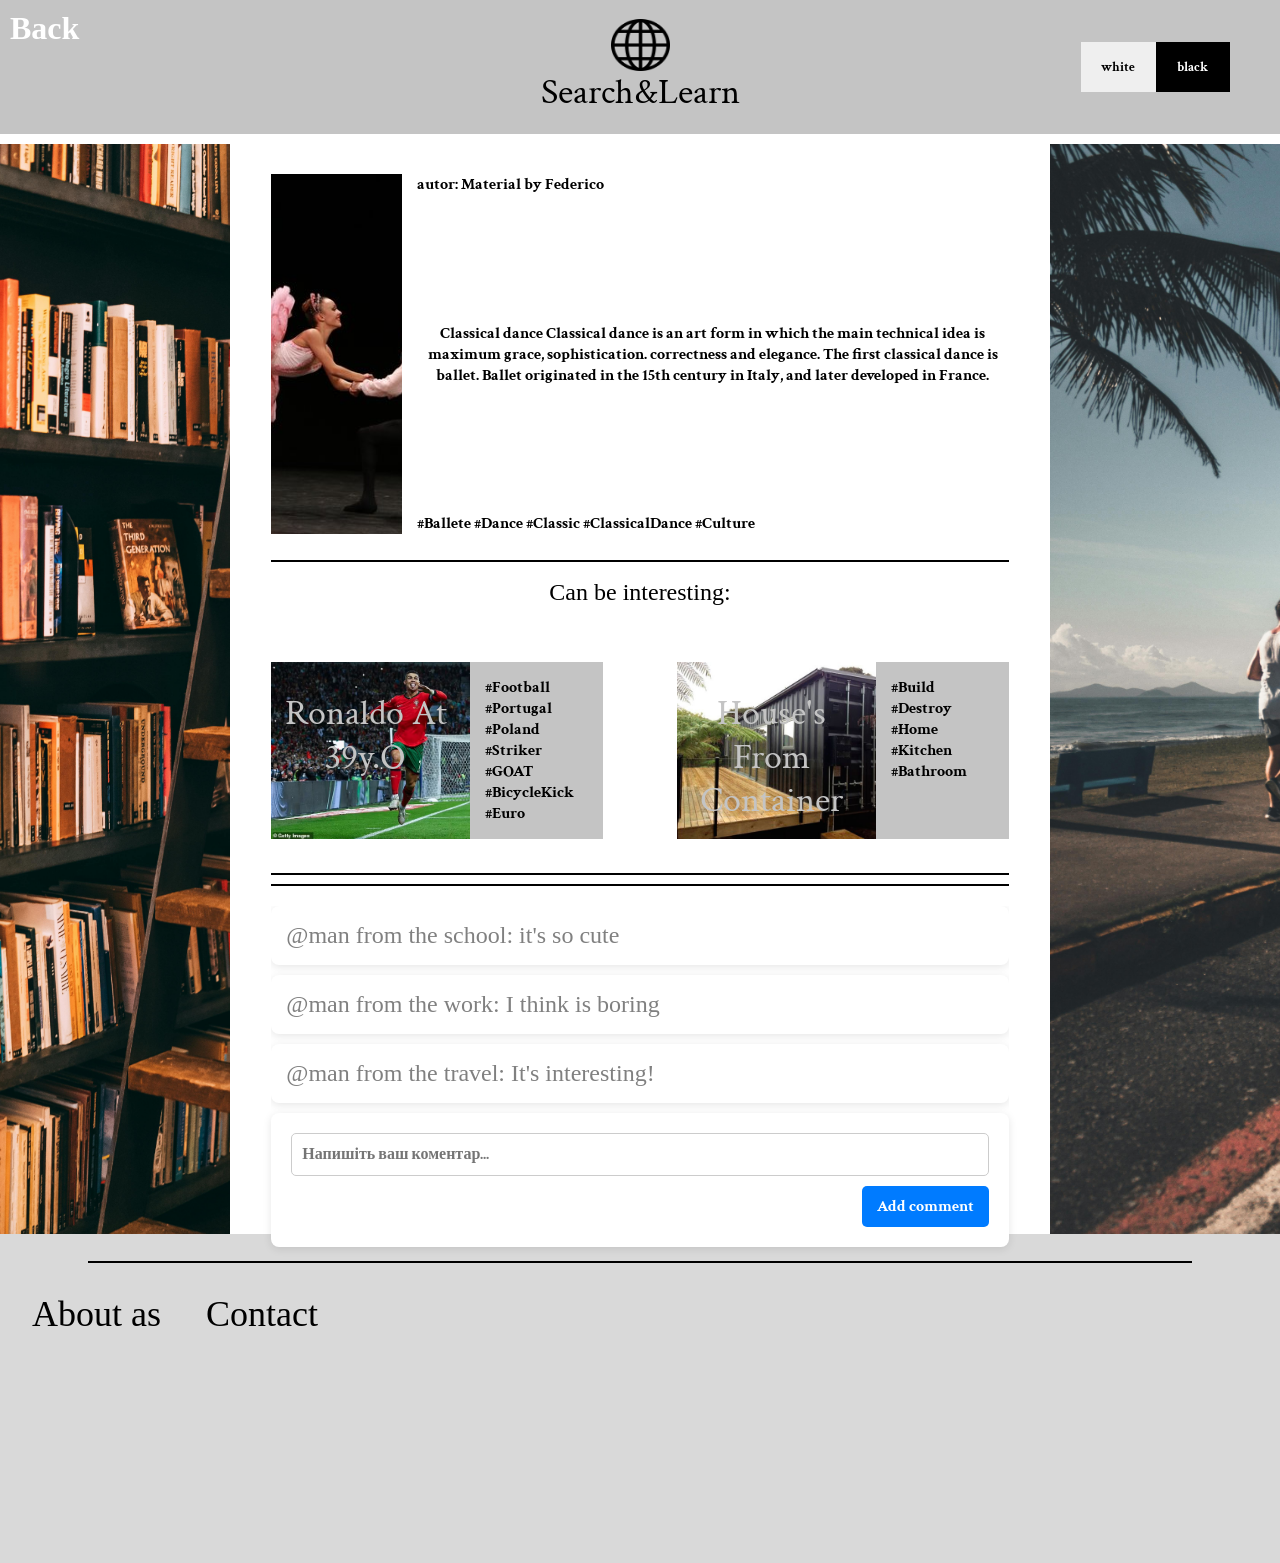
==== ballete.html @ afdb3a12 "new ballete block" ====
<!DOCTYPE html>
<html lang="en">
  <head>
    <meta charset="UTF-8" />
    <meta name="viewport" content="width=device-width, initial-scale=1.0" />
    <link rel="stylesheet" href="css/reset.css" />
    <link rel="stylesheet" href="css/state.css" />
    <link rel="preconnect" href="https://fonts.googleapis.com" />
    <link rel="preconnect" href="https://fonts.gstatic.com" crossorigin />
    <link
      href="https://fonts.googleapis.com/css2?family=Crimson+Text:ital,wght@0,400;0,600;0,700;1,400;1,600;1,700&display=swap"
      rel="stylesheet"
    />
    <title>Document</title>
  </head>
  <body>
    <div id="container">
      <img
        src="img/upward-arrow.png"
        alt=""
        class="arrow-up"
        onclick="window.scrollTo({ top: 0, behavior: 'smooth' })"
      />
      <header id="header" class="ballete-header">
        <a href="main.html" class="back-bnt">Back</a>
        <div id="title-wrap">
          <img src="img/world.png" alt="icon" id="icon" />
          <h1 id="title">Search&Learn</h1>
        </div>
        <div class="theme-wrap">
          <button type="button" class="button-theme white-Btn">white</button>
          <button type="button" class="button-theme black-Btn">black</button>
        </div>
      </header>
      <main id="main">
        <div id="left-side-img" class="ballete-left"></div>
        <div class="wrapper-all">
          <section class="face-side-state">
            <div class="wrap-image-of-state ballete-img"></div>
            <div class="right-side-face-state">
              <b class="autor-state">autor: Material by Federico</b>
              <div class="wrap-of-face-text">
                <span class="title-of-wrap-face">Classical dance</span>
                <span class="paraphraf-of-wrap-face">
                  Classical dance is an art form in which the main technical
                  idea is maximum grace, sophistication. correctness and
                  elegance. The first classical dance is ballet. Ballet
                  originated in the 15th century in Italy, and later developed
                  in France.
                </span>
              </div>
              <div class="h-block">
                <b class="h-element">#Ballete</b>
                <b class="h-element">#Dance</b>
                <b class="h-element">#Classic</b>
                <b class="h-element">#ClassicalDance</b>
                <b class="h-element">#Culture</b>
              </div>
            </div>
          </section>
          <section class="section-interesting">
            <span class="title-interest">Can be interesting:</span>
            <div class="interest-wrap">
              <div class="state-block">
                <div class="state-img first-img-of-state">
                  <a href="football.html" class="title-of-state"
                    >Ronaldo at 39y.o</a
                  >
                </div>
                <b class="bold-text"
                  >#Football #Portugal #Poland #Striker #GOAT #BicycleKick
                  #Euro</b
                >
              </div>
              <div class="state-block">
                <div class="state-img three-img-of-state">
                  <a href="build.html" class="title-of-state"
                    >House's from container</a
                  >
                </div>
                <b class="bold-text"
                  >#Build #Destroy #Home #Kitchen #Bathroom</b
                >
              </div>
            </div>
          </section>
          <section class="section-comunication">
            <ul class="comment-list">
              <li class="user-comment">
                <a href="" class="a-list"
                  >@man from the school: it's so cute</a
                >
              </li>
              <li class="user-comment">
                <a href="" class="a-list"
                  >@man from the work: I think is boring</a
                >
              </li>
              <li class="user-comment">
                <a href="" class="a-list">@man from the travel: It's interesting!</a>
              </li>
            </ul>
            <form class="comment-form">
              <label for="comment-id">
                <input
                  type="text"
                  class="comment-field"
                  placeholder="Напишіть ваш коментар..."
                  name="commentField"
                  required
                  id="comment-id"
                />
              </label>
              <button type="submit" class="submit-button">Add comment</button>
            </form>
          </section>
        </div>
        <div id="right-side-img" class="ballete-right"></div>
      </main>
      <footer id="footer">
        <label for="" class="line"></label>
        <ul class="list-ul">
          <li class="list-li">
            <a
              href="https://jonh2341.github.io/Project-portfolio/"
              class="list-text"
              >About as</a
            >
          </li>
          <li class="list-li">
            <a href="https://github.com/Jonh2341" class="list-text">Contact</a>
          </li>
        </ul>
      </footer>
    </div>
    <script src="index.js"></script>
  </body>
</html>
---- css/state.css ----
@media screen and (min-width: 1024px) {
  #container {
    width: 100%;
  }

  #header {
    width: 100%;
    height: 134px;
    display: flex;
    justify-content: center;
    align-items: center;
    background-color: #c4c4c4;
    margin-bottom: 10px;
    background-image: url("../img/football-header-img.jpg");
    background-size: cover;
    background-position: center;
  }

  .comment-form {
    display: flex;
    flex-direction: column;
    gap: 10px;
    background: #fff;
    padding: 20px;
    border-radius: 8px;
    box-shadow: 0 2px 8px rgba(0, 0, 0, 0.1);
  }
  .comment-field {
    width: 100%;
    padding: 10px;
    font-size: 16px;
    border: 1px solid #ccc;
    border-radius: 5px;
  }
  .comment-field:focus {
    outline: none;
    border-color: #007bff;
  }
  .submit-button {
    padding: 10px 15px;
    font-size: 16px;
    color: white;
    background-color: #007bff;
    border: none;
    border-radius: 5px;
    cursor: pointer;
    align-self: flex-end;
  }
  .submit-button:hover {
    background-color: #0056b3;
  }
  .comment-list {
    margin-top: 20px;
    height: 207px;
    overflow-y: scroll;
  }
  .user-comment {
    background: #fff;
    margin-bottom: 10px;
    padding: 15px;
    border-radius: 8px;
    box-shadow: 0 2px 8px rgba(0, 0, 0, 0.1);
    font-size: 16px;
    color: #333;
  }

  .ballete-img{
    background-image: url('../img/ballet.jpg')!important;
  }
  .ballete-left{
    background-image: url('../img/main-img-left-side.jpg')!important;
  }
  .ballete-right{
    background-image: url('../img/main-img-right-side.jpg')!important;
  }
  .ballete-header{
    background-image: none!important;
  }
  .stars {
    background-image: url("../img/space-header-img.jpg") !important;
  }
  .stars-l {
    background-image: url("../img/space-img-left-side.jpg") !important;
  }
  .stars-r {
    background-image: url("../img/space-img-right-side.jpg") !important;
  }
  .build-header {
    background-image: url("../img/build-header-img.jpg") !important;
  }
  .build-l {
    background-image: url("../img/build-img-left-side.jpg") !important;
  }
  .build-r {
    background-image: url("../img/build-img-right-side.jpg") !important;
  }
  .build-img {
    background-image: url("../img/build-state-face.jpg") !important;
  }
  .camp {
    background-image: url("../img/camping-img.jpg") !important;
  }
  .camp-header {
    background-image: url("../img/camping.jpg") !important;
  }
  .camping-l {
    background-image: url("../img/camping-l.jpg") !important;
  }
  .camping-r {
    background-image: url("../img/camping-r.jpg") !important;
  }

  #title-wrap {
    display: flex;
    flex-direction: column;
    align-items: center;
  }

  #icon {
    width: 59px;
    height: 52px;
  }

  #title {
    font-size: 36px;
    font-weight: 400;
    line-height: 43.57px;
    text-align: center;
    text-underline-position: from-font;
    text-decoration-skip-ink: none;
  }

  .theme-wrap {
    position: absolute;
    height: 50px;
    width: 149px;
    right: 50px;
    display: flex;
  }

  .button-theme {
    width: 50%;
    height: 100%;
    border: 0px;
    cursor: pointer;
  }

  .button-theme:last-child {
    background-color: black;
    color: white;
  }

  #main {
    width: 100%;
    height: 1090px;
    display: flex;
  }

  #left-side-img {
    width: 18%;
    background-image: url("../img/football-img-left-side.jpg");
    background-size: cover;
    background-repeat: no-repeat;
    background-position: center;
  }

  #main-title {
    font-size: 36px;
    font-weight: 400;
    line-height: 43.57px;
    text-align: center;
    text-underline-position: from-font;
    text-decoration-skip-ink: none;
    cursor: pointer;
  }

  .title-of-state {
    position: absolute;
    right: 10px;
    top: 30px;
    font-size: 36px;
    font-weight: 400;
    line-height: 43.57px;
    text-align: center;
    text-underline-position: from-font;
    text-decoration-skip-ink: none;
    color: #c4c4c4;
    cursor: pointer;
    text-transform: capitalize;
  }

  .bold-text {
    margin: 15px;
    flex-wrap: wrap;
  }

  .state-img {
    position: relative;
    min-width: 60%;
    background-repeat: no-repeat;
    background-size: cover;
  }

  .first-img-of-state {
    background-image: url("../img/football-state-face.avif");
  }
  .second-img-of-state {
    background-image: url("../img/space-header-img.jpg");
  }
  .three-img-of-state {
    background-image: url("../img/build-state-face.jpg");
  }
  .last-img-of-state {
    background-image: url("../img/camping.jpg");
  }

  #right-side-img {
    width: 18%;
    background-image: url("../img/football-img-right-side.jpg");
    background-size: cover;
    background-repeat: no-repeat;
    background-position: center;
  }

  #footer {
    background-color: #d9d9d9;
    height: 329px;
    width: 100%;
    display: flex;
    padding: 27px;
    flex-direction: column;
  }

  .list-text {
    color: black;
    font-family: Inter;
    font-size: 36px;
    font-weight: 400;
    line-height: 43.57px;
    text-align: center;
    text-underline-position: from-font;
    text-decoration-skip-ink: none;
  }

  .face-side-state {
    display: flex;
    width: 90%;
    margin-bottom: 26px;
  }

  .wrap-image-of-state {
    height: 360px;
    width: 50%;
    background-size: cover;
    background-position: center;
    background-image: url("../img/football-state-face.avif");
    margin-right: 15px;
  }

  .stars-img {
    background-image: url("../img/stars-main-img.jpg") !important;
  }

  .right-side-face-state {
    display: flex;
    flex-direction: column;
    justify-content: space-between;
  }

  .wrap-of-face-text {
    text-align: center;
  }

  .wrapper-all {
    padding-top: 30px;
    width: 64%;
    display: flex;
    align-items: center;
    flex-direction: column;
  }

  .section-interesting {
    display: flex;
    flex-direction: column;
    align-items: center;
    border-top: 2px solid;
    width: 90%;
    padding-top: 16px;
    border-bottom: 2px solid;
    margin-bottom: 9px;
  }

  .title-interest {
    font-family: Inter;
    font-size: 24px;
    font-weight: 400;
    line-height: 29.05px;
    text-align: center;
    text-underline-position: from-font;
    text-decoration-skip-ink: none;
    margin-bottom: 40px;
  }

  .interest-wrap {
    width: 100%;
    display: flex;
    justify-content: space-between;
    margin-bottom: 34px;
  }

  .state-block {
    display: flex;
    width: 45%;
    min-height: 160px;
    margin-top: 15px;
    background-color: #c4c4c4;
  }

  .section-comunication {
    width: 90%;
    display: flex;
    flex-direction: column;
    border-top: 2px solid;
  }

  .a-list {
    font-family: Inter;
    font-size: 24px;
    font-weight: 400;
    line-height: 29.05px;
    text-align: center;
    text-underline-position: from-font;
    text-decoration-skip-ink: none;
    color: grey;
    margin-bottom: 16px;
  }

  #add-comment-btn {
    width: 150px;
    height: 50px;
    align-self: end;
  }

  #footer {
    background-color: #d9d9d9;
    height: 329px;
    width: 100%;
    display: flex;
    padding: 27px;
    flex-direction: column;
  }

  .line {
    align-self: center;
    border: 1px solid black;
    width: 90%;
  }

  .list-ul {
    display: flex;
    margin-top: 30px;
    margin-left: 5px;
  }

  .list-li {
    list-style-type: disc;
    margin-right: 45px;
    display: flex;
    flex-direction: column;
  }

  .list-text {
    color: black;
    font-family: Inter;
    font-size: 36px;
    font-weight: 400;
    line-height: 43.57px;
    text-align: center;
    text-underline-position: from-font;
    text-decoration-skip-ink: none;
  }
}

@media screen and (max-width: 1024px) {
  #container {
    width: 100%;
  }

  #container {
    width: 100%;
  }

  #header {
    width: 100%;
    height: 134px;
    display: flex;
    justify-content: center;
    align-items: center;
    background-image: url("../img/football-header-img.jpg");
    background-position: center;
    background-size: cover;
    background-color: #c4c4c4;
    margin-bottom: 10px;
  }

  #title-wrap {
    display: flex;
    flex-direction: column;
    align-items: center;
  }

  

  #icon {
    width: 59px;
    height: 52px;
  }

  #title {
    font-size: 36px;
    font-weight: 400;
    line-height: 43.57px;
    text-align: center;
    text-underline-position: from-font;
    text-decoration-skip-ink: none;
  }

  .theme-wrap {
    position: absolute;
    height: 40px;
    width: 89px;
    right: 10px;
    top: 5px;
    display: flex;
  }

  .button-theme {
    width: 50%;
    height: 100%;
    border: 0px;
    cursor: pointer;
  }

  .button-theme:last-child {
    background-color: black;
    color: white;
  }
  #main {
    width: 100%;
    display: flex;
  }

  .comment-form {
    display: flex;
    flex-direction: column;
    gap: 10px;
    background: #fff;
    padding: 20px;
    border-radius: 8px;
    box-shadow: 0 2px 8px rgba(0, 0, 0, 0.1);
  }
  .comment-field {
    width: 100%;
    padding: 10px;
    font-size: 16px;
    border: 1px solid #ccc;
    border-radius: 5px;
  }
  .comment-field:focus {
    outline: none;
    border-color: #007bff;
  }
  .submit-button {
    padding: 10px 15px;
    font-size: 16px;
    color: white;
    background-color: #007bff;
    border: none;
    border-radius: 5px;
    cursor: pointer;
    align-self: flex-end;
  }
  .submit-button:hover {
    background-color: #0056b3;
  }
  .comment-list {
    margin-top: 20px;
    height: 207px;
    overflow-y: scroll;
  }
  .user-comment {
    background: #fff;
    margin-bottom: 10px;
    padding: 15px;
    border-radius: 8px;
    box-shadow: 0 2px 8px rgba(0, 0, 0, 0.1);
    font-size: 16px;
    color: #333;
  }

  #left-side-img {
    width: 18%;
    background-image: url("../img/football-img-left-side.jpg");
    background-size: cover;
    background-repeat: no-repeat;
    background-position: center;
  }

  #main-title {
    font-size: 36px;
    font-weight: 400;
    line-height: 43.57px;
    text-align: center;
    text-underline-position: from-font;
    text-decoration-skip-ink: none;
    cursor: pointer;
  }

  .ballete-img{
    background-image: url('../img/ballet.jpg')!important;
  }
  .ballete-left{
    background-image: url('../img/main-img-left-side.jpg')!important;
  }
  .ballete-right{
    background-image: url('../img/main-img-right-side.jpg')!important;
  }
  .ballete-header{
    background-image: none!important;
  }
  .stars {
    background-image: url("../img/space-header-img.jpg") !important;
  }
  .stars-l {
    background-image: url("../img/space-img-left-side.jpg") !important;
  }
  .stars-r {
    background-image: url("../img/space-img-right-side.jpg") !important;
  }
  .build-header {
    background-image: url("../img/build-header-img.jpg") !important;
  }
  .build-l {
    background-image: url("../img/build-img-left-side.jpg") !important;
  }
  .build-r {
    background-image: url("../img/build-img-right-side.jpg") !important;
  }
  .build-img {
    background-image: url("../img/build-state-face.jpg") !important;
  }
  .camp {
    background-image: url("../img/camping-img.jpg") !important;
  }
  .camp-header {
    background-image: url("../img/camping.jpg") !important;
  }
  .camping-l {
    background-image: url("../img/camping-l.jpg") !important;
  }
  .camping-r {
    background-image: url("../img/camping-r.jpg") !important;
  }

  #right-side-img {
    width: 18%;
    background-image: url("../img/football-img-right-side.jpg");
    background-size: cover;
    background-repeat: no-repeat;
    background-position: center;
  }

  .first-img-of-state {
    background-image: url("../img/football-state-face.avif");
  }
  .second-img-of-state {
    background-image: url("../img/space-header-img.jpg");
  }
  .three-img-of-state {
    background-image: url("../img/build-state-face.jpg");
  }
  .last-img-of-state {
    background-image: url("../img/camping.jpg");
  }

  #footer {
    background-color: #d9d9d9;
    height: 329px;
    width: 100%;
    display: flex;
    padding: 27px;
    flex-direction: column;
  }

  .line {
    align-self: center;
    border: 1px solid black;
    width: 90%;
  }

  .stars-img {
    background-image: url("../img/stars-main-img.jpg") !important;
  }

  .list-ul {
    display: flex;
    margin-top: 30px;
    margin-left: 80px;
  }

  .list-li {
    list-style-type: disc;
    margin-right: 45px;
    display: flex;
    flex-direction: column;
  }

  .list-text {
    color: black;
    font-family: Inter;
    font-size: 36px;
    font-weight: 400;
    line-height: 43.57px;
    text-align: center;
    text-underline-position: from-font;
    text-decoration-skip-ink: none;
  }

  .face-side-state {
    display: flex;
    flex-direction: column;
    align-items: center;
    width: 90%;
    margin-bottom: 66px;
  }

  .wrap-image-of-state {
    height: 360px;
    width: 80%;
    background-size: cover;
    background-position: center;
    background-image: url("../img/football-state-face.avif");
    margin-right: 15px;
    margin-bottom: 20px;
  }

  .right-side-face-state {
    display: flex;
    flex-direction: column;
    align-items: center;
    height: 100px;
    justify-content: space-between;
  }

  .h-block {
    font-size: 0.7em;
  }

  .wrap-of-face-text {
    text-align: center;
    font-size: 0.9em;
  }

  .wrapper-all {
    padding-top: 30px;
    width: 64%;
    display: flex;
    align-items: center;
    flex-direction: column;
  }

  .autor-state {
    font-size: 0.8em;
  }

  .section-interesting {
    display: flex;
    flex-direction: column;
    align-items: center;
    border-top: 2px solid;
    width: 90%;
    padding-top: 16px;
    border-bottom: 2px solid;
    margin-bottom: 9px;
    margin-top: 40px;
  }

  .title-interest {
    font-family: Inter;
    font-size: 24px;
    font-weight: 400;
    line-height: 29.05px;
    text-align: center;
    text-underline-position: from-font;
    text-decoration-skip-ink: none;
    margin-bottom: 40px;
  }

  .interest-wrap {
    width: 100%;
    display: flex;
    justify-content: space-between;
    margin-bottom: 34px;
  }

  .state-img {
    position: relative;
    min-width: 100%;
    background-repeat: no-repeat;
    background-size: cover;
  }

  .state-block {
    display: flex;
    width: 45%;
    min-height: 160px;
    margin-top: 15px;
  }

  .title-of-state {
    position: absolute;
    right: 10px;
    top: 30px;
    font-size: 21px;
    font-weight: 400;
    line-height: 43.57px;
    text-align: center;
    text-underline-position: from-font;
    text-decoration-skip-ink: none;
    color: #c4c4c4;
    cursor: pointer;
  }

  .bold-text {
    display: none;
  }

  .section-comunication {
    width: 90%;
    display: flex;
    flex-direction: column;
    border-top: 2px solid;
    padding-top: 43px;
  }

  .ul-list {
    height: inherit;
    overflow-y: scroll;
    margin-bottom: 31px;
  }

  .a-list {
    font-family: Inter;
    font-size: 16px;
    font-weight: 400;
    line-height: 29.05px;
    text-align: center;
    text-underline-position: from-font;
    text-decoration-skip-ink: none;
    color: grey;
    margin-bottom: 16px;
  }

  #add-comment-btn {
    width: 150px;
    height: 50px;
    align-self: end;
    margin-bottom: 20px;
  }

  #footer {
    background-color: #d9d9d9;
    height: 329px;
    width: 100%;
    display: flex;
    padding: 27px;
    flex-direction: column;
  }

  .line {
    align-self: center;
    border: 1px solid black;
    width: 90%;
  }

  .list-ul {
    display: flex;
    margin-top: 30px;
    margin-left: 5px;
  }

  .list-li {
    list-style-type: disc;
    margin-right: 45px;
    display: flex;
    flex-direction: column;
  }

  .list-text {
    color: black;
    font-family: Inter;
    font-size: 36px;
    font-weight: 400;
    line-height: 43.57px;
    text-align: center;
    text-underline-position: from-font;
    text-decoration-skip-ink: none;
  }
}
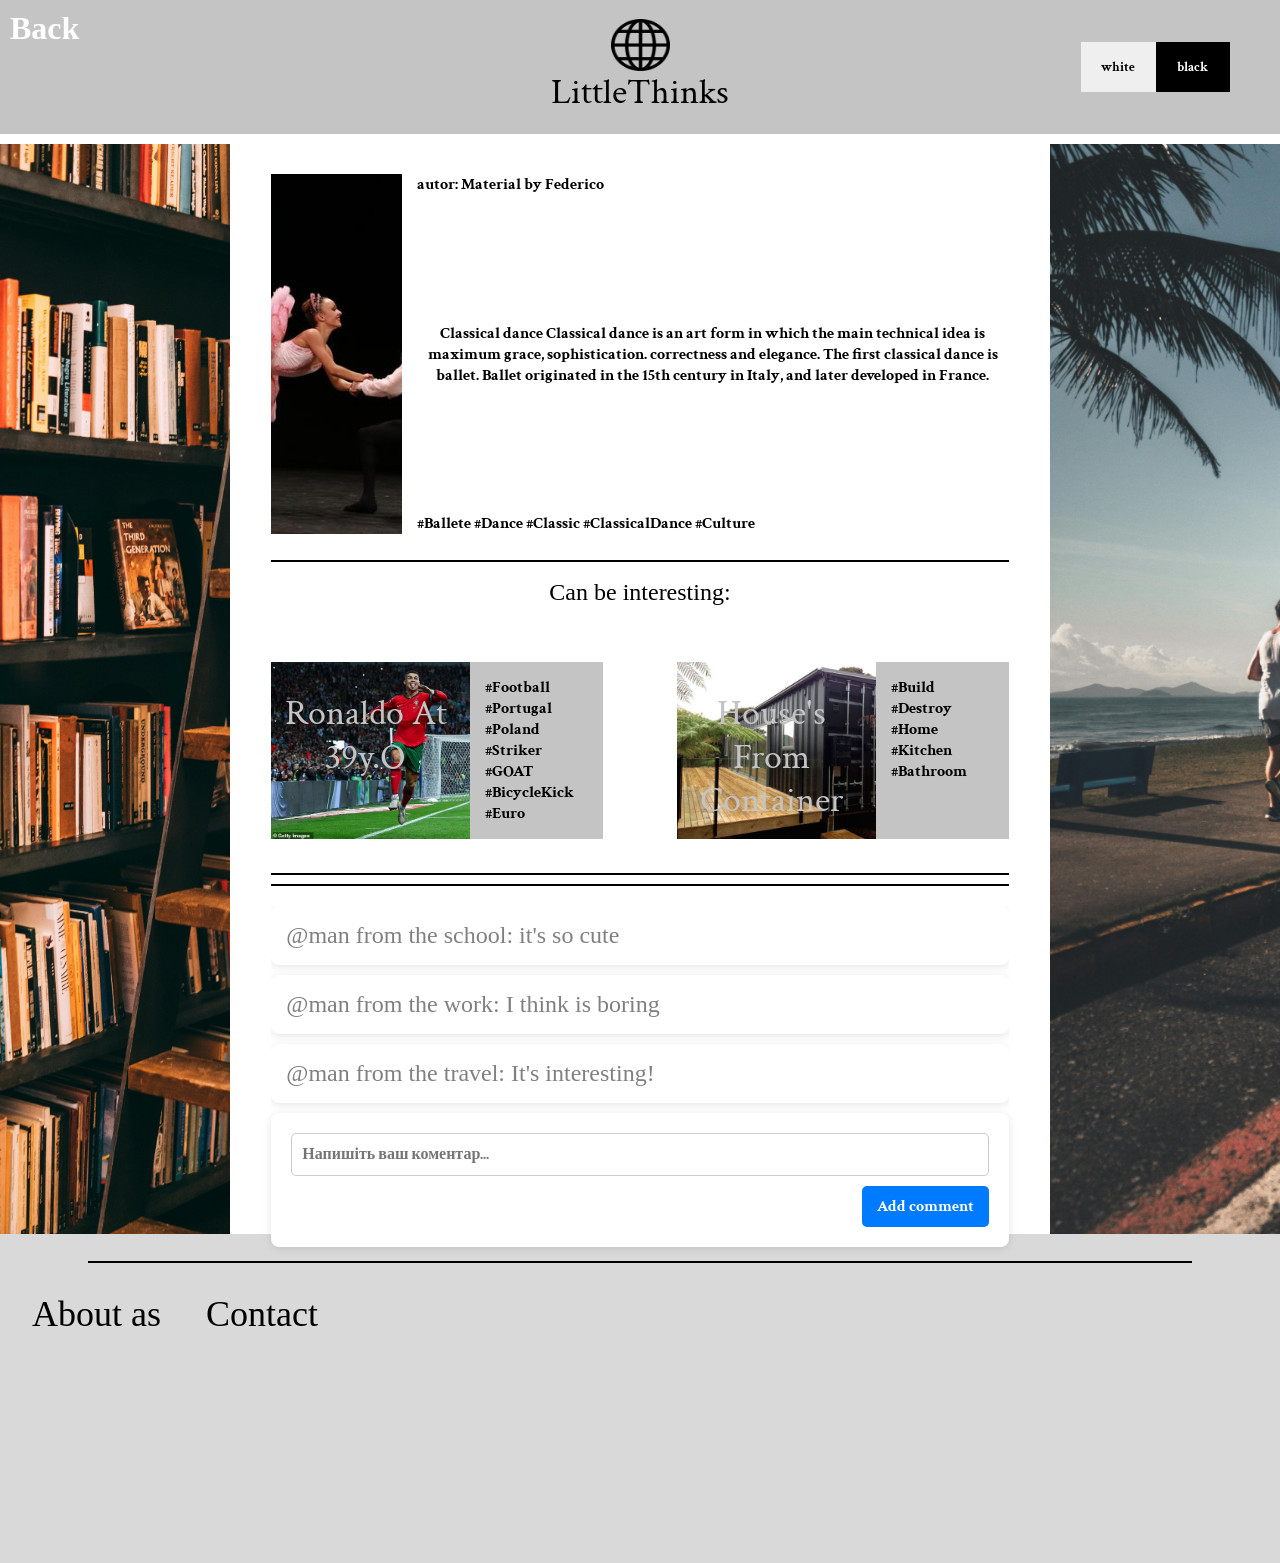
==== commit 2cde1148: "title change" ====
--- a/ballete.html
+++ b/ballete.html
@@ -22,10 +22,10 @@
         onclick="window.scrollTo({ top: 0, behavior: 'smooth' })"
       />
       <header id="header" class="ballete-header">
-        <a href="main.html" class="back-bnt">Back</a>
+        <a href="index.html" class="back-bnt">Back</a>
         <div id="title-wrap">
           <img src="img/world.png" alt="icon" id="icon" />
-          <h1 id="title">Search&Learn</h1>
+          <h1 id="title">LittleThinks</h1>
         </div>
         <div class="theme-wrap">
           <button type="button" class="button-theme white-Btn">white</button>
--- a/css/state.css
+++ b/css/state.css
@@ -458,6 +458,7 @@
     padding: 20px;
     border-radius: 8px;
     box-shadow: 0 2px 8px rgba(0, 0, 0, 0.1);
+    margin-bottom: 20px;
   }
   .comment-field {
     width: 100%;
@@ -648,7 +649,6 @@
     display: flex;
     flex-direction: column;
     align-items: center;
-    height: 100px;
     justify-content: space-between;
   }
 
